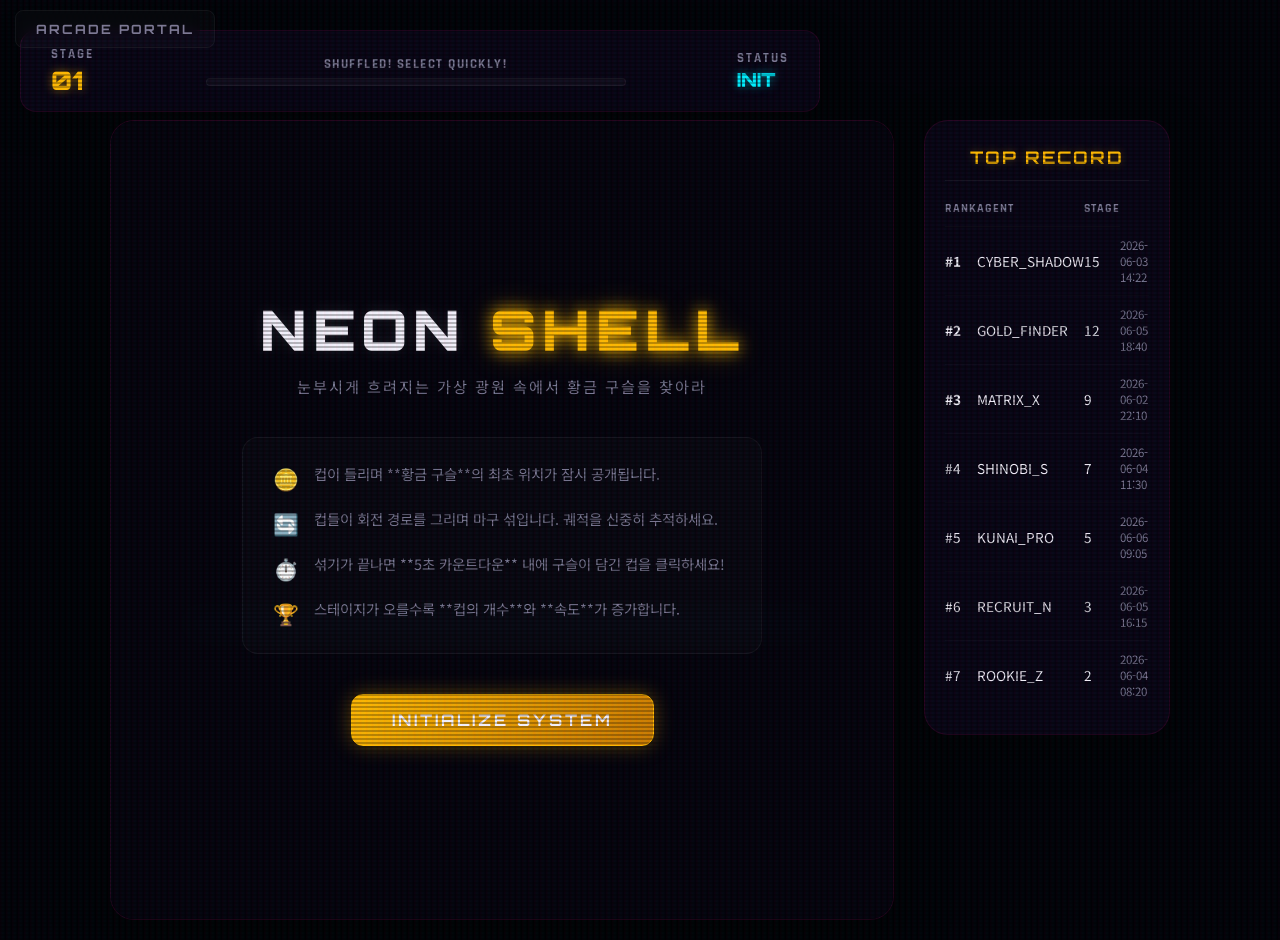
==== NeonShell/index.html @ f82626d0 "야바위 추가" ====
<!DOCTYPE html>
<html lang="ko">

<head>
  <meta charset="UTF-8">
  <meta name="viewport" content="width=device-width, initial-scale=1.0">
  <meta name="description" content="NEON SHELL - A cyberpunk shell game. Find the hidden golden sphere!">
  <title>NEON SHELL - Cyberpunk Shell Game</title>

  <!-- Premium Fonts -->
  <link rel="preconnect" href="https://fonts.googleapis.com">
  <link rel="preconnect" href="https://fonts.gstatic.com" crossorigin>
  <link href="https://fonts.googleapis.com/css2?family=Orbitron:wght@400;700;900&family=Rajdhani:wght@500;700;900&family=Noto+Sans+KR:wght@300;400;700;900&display=swap" rel="stylesheet">

  <link rel="stylesheet" href="style.css">
</head>

<body>

  <!-- Background Scanlines & Glow -->
  <div class="scanlines"></div>
  <div class="portal-link-container">
    <a href="../index.html" class="portal-btn">ARCADE PORTAL</a>
  </div>

  <div class="game-wrapper">
    <!-- Header HUD Panel -->
    <header class="hud-panel">
      <div class="hud-item stage-box">
        <span class="hud-label">STAGE</span>
        <span class="hud-val" id="stage-val">01</span>
      </div>

      <div class="timer-container">
        <div class="timer-label">SHUFFLED! SELECT QUICKLY!</div>
        <div class="timer-track">
          <div class="timer-bar" id="timer-bar"></div>
        </div>
      </div>

      <div class="hud-item text-indicator">
        <span class="hud-label">STATUS</span>
        <span class="hud-val status-text" id="status-text">INIT</span>
      </div>
    </header>

    <!-- Main Game Viewport Container -->
    <div class="game-viewport">
      <canvas id="game-canvas" width="800" height="800"></canvas>

      <!-- Overlay 1: Start Screen -->
      <div class="overlay active" id="overlay-start">
        <div class="glow-title-box">
          <h1 class="game-title">NEON <span class="gold-text">SHELL</span></h1>
          <p class="game-tagline">눈부시게 흐려지는 가상 광원 속에서 황금 구슬을 찾아라</p>
        </div>

        <div class="rules-card">
          <div class="rule-row">
            <span class="rule-icon">🪙</span>
            <span class="rule-text">컵이 들리며 **황금 구슬**의 최초 위치가 잠시 공개됩니다.</span>
          </div>
          <div class="rule-row">
            <span class="rule-icon">🔄</span>
            <span class="rule-text">컵들이 회전 경로를 그리며 마구 섞입니다. 궤적을 신중히 추적하세요.</span>
          </div>
          <div class="rule-row">
            <span class="rule-icon">⏱️</span>
            <span class="rule-text">섞기가 끝나면 **5초 카운트다운** 내에 구슬이 담긴 컵을 클릭하세요!</span>
          </div>
          <div class="rule-row">
            <span class="rule-icon">🏆</span>
            <span class="rule-text">스테이지가 오를수록 **컵의 개수**와 **속도**가 증가합니다.</span>
          </div>
        </div>

        <button class="menu-btn start-btn-effect" id="btn-start-overlay">
          <span class="btn-glow"></span>
          <span class="btn-text">INITIALIZE SYSTEM</span>
        </button>
      </div>

      <!-- Overlay 2: Game Over Screen -->
      <div class="overlay" id="overlay-gameover">
        <div class="gameover-title-box">
          <h2 class="gameover-title">SYSTEM <span class="danger-text">CRASHED</span></h2>
          <p class="gameover-subtitle">황금 구슬을 잃어버렸습니다.</p>
        </div>

        <div class="result-box">
          <div class="result-label">FINAL STAGE</div>
          <div class="result-score" id="final-stage-val">1</div>
        </div>

        <div class="ranking-registry-box">
          <div class="input-desc">명예의 전당에 접속할 대원 코드를 입력하세요:</div>
          <div class="registry-inputs">
            <input type="text" id="player-name" placeholder="CODE_NAME" maxlength="12" autocomplete="off">
            <button class="submit-btn" id="btn-submit-score">SUBMIT</button>
          </div>
          <div class="error-msg" id="submission-error">코드는 영문 및 한글 2~12자만 가능합니다.</div>
        </div>

        <div class="gameover-controls">
          <button class="menu-btn restart-btn" id="btn-restart">REBOOT RUN</button>
          <button class="menu-btn secondary-btn" id="btn-view-ranking">LEADERBOARD</button>
        </div>
      </div>
    </div>

    <!-- Right Side HUD Panel (Mini leaderboard) -->
    <div class="side-leaderboard">
      <h3 class="side-title">TOP RECORD</h3>
      <table class="leaderboard-table">
        <thead>
          <tr>
            <th>RANK</th>
            <th>AGENT</th>
            <th>STAGE</th>
          </tr>
        </thead>
        <tbody id="leaderboard-body">
          <!-- Populated by JS -->
        </tbody>
      </table>
    </div>
  </div>

  <!-- Fullscreen Leaderboard Modal -->
  <div class="modal-backdrop" id="modal-ranking">
    <div class="ranking-modal-card">
      <div class="modal-header">
        <h2 class="modal-title">AGENT HALL OF FAME</h2>
        <button class="close-btn" id="btn-close-modal">&times;</button>
      </div>
      <div class="modal-body">
        <table class="leaderboard-table modal-table">
          <thead>
            <tr>
              <th>RANK</th>
              <th>AGENT</th>
              <th>STAGE CLERED</th>
              <th>DATE TIME</th>
            </tr>
          </thead>
          <tbody id="modal-leaderboard-body">
            <!-- Populated by JS -->
          </tbody>
        </table>
      </div>
    </div>
  </div>

  <!-- PC Optimization Warning Modal -->
  <div class="pc-warning-modal" id="fullscreen-warning-modal">
    <div class="pc-warning-card">
      <div class="modal-icon-container">
        <svg width="34" height="34" viewBox="0 0 24 24" fill="none" stroke="currentColor" stroke-width="2" stroke-linecap="round" stroke-linejoin="round">
          <rect x="2" y="3" width="20" height="14" rx="2" ry="2"></rect>
          <line x1="8" y1="21" x2="16" y2="21"></line>
          <line x1="12" y1="17" x2="12" y2="21"></line>
          <line x1="12" y1="7" x2="12" y2="10"></line>
          <line x1="12" y1="13" x2="12.01" y2="13"></line>
        </svg>
      </div>
      <h2 class="modal-title">SCREEN <span class="cyan">ALERT</span></h2>
      <p class="modal-message">이 게임은 <strong>전체화면 환경</strong>에 최적화 되어 있습니다. 전체화면을 켜시겠습니까?</p>
      <button class="modal-btn" id="close-fs-modal-btn">전체화면 켜기 (CONFIRM)</button>
    </div>
  </div>

  <!-- Audio Warmup Toast Notification -->
  <div class="toast-warmup hidden" id="audio-warmup-toast">
    <div class="toast-content">
      <span class="toast-icon">🔊</span>
      <span class="toast-text">네온 오디오 시스템 초기화 완료</span>
    </div>
  </div>

  <script src="app.js"></script>
</body>

</html>
---- NeonShell/style.css ----
/* ==========================================================================
   NEON SHELL - Cyberpunk Style Sheet
   ========================================================================== */

:root {
  --bg-dark: #07040f;
  --bg-darker: #020106;
  --neon-magenta: #ff007f;
  --neon-gold: #ffb800;
  --neon-cyan: #00f0ff;
  --neon-purple: #9400d3;
  --neon-green: #39ff14;
  --text-main: #f5f0fa;
  --text-muted: #7d7994;
  --glass-bg: rgba(12, 6, 24, 0.75);
  --glass-border: rgba(255, 0, 127, 0.12);
  --glass-border-hover: rgba(0, 240, 255, 0.4);
}

/* Reset & Base Setup */
* {
  margin: 0;
  padding: 0;
  box-sizing: border-box;
  user-select: none;
}

body {
  background-color: var(--bg-darker);
  color: var(--text-main);
  font-family: 'Noto Sans KR', 'Rajdhani', sans-serif;
  min-height: 100vh;
  overflow: hidden;
  display: flex;
  justify-content: center;
  align-items: center;
  position: relative;
}

/* Scanline Overlay for Arcade Feel */
.scanlines {
  position: absolute;
  top: 0;
  left: 0;
  width: 100%;
  height: 100%;
  background: linear-gradient(
    rgba(18, 10, 36, 0) 50%, 
    rgba(0, 0, 0, 0.25) 50%
  ), linear-gradient(
    90deg,
    rgba(255, 0, 127, 0.03),
    rgba(0, 240, 255, 0.03),
    rgba(0, 0, 0, 0)
  );
  background-size: 100% 4px, 6px 100%;
  z-index: 999;
  pointer-events: none;
}

/* Portal Link Button */
.portal-link-container {
  position: absolute;
  top: 15px;
  left: 15px;
  z-index: 1000;
}

.portal-btn {
  font-family: 'Orbitron', sans-serif;
  font-size: 0.8rem;
  font-weight: 700;
  letter-spacing: 2px;
  color: var(--text-muted);
  text-decoration: none;
  padding: 10px 20px;
  border-radius: 8px;
  border: 1px solid rgba(255, 255, 255, 0.05);
  background: rgba(255, 255, 255, 0.02);
  transition: all 0.3s ease;
  backdrop-filter: blur(5px);
}

.portal-btn:hover {
  color: var(--neon-cyan);
  border-color: var(--neon-cyan);
  box-shadow: 0 0 15px rgba(0, 240, 255, 0.2);
  transform: translateY(-2px);
}

/* Main Layout Wrapper */
.game-wrapper {
  display: flex;
  gap: 30px;
  align-items: flex-start;
  z-index: 10;
  max-width: 1100px;
  width: 100%;
  padding: 20px;
}

/* Header HUD Panel */
.hud-panel {
  display: flex;
  width: 800px;
  justify-content: space-between;
  align-items: center;
  background: var(--glass-bg);
  backdrop-filter: blur(10px);
  -webkit-backdrop-filter: blur(10px);
  border: 1px solid var(--glass-border);
  border-radius: 16px;
  padding: 15px 30px;
  margin-bottom: 20px;
  box-shadow: 0 10px 30px rgba(0, 0, 0, 0.5);
  position: absolute;
  top: 30px;
  left: 20px;
}

.hud-item {
  display: flex;
  flex-direction: column;
}

.hud-label {
  font-family: 'Rajdhani', sans-serif;
  font-size: 0.8rem;
  letter-spacing: 2px;
  color: var(--text-muted);
  font-weight: 700;
  margin-bottom: 2px;
}

.hud-val {
  font-family: 'Orbitron', sans-serif;
  font-weight: 900;
  font-size: 1.6rem;
  color: var(--neon-magenta);
  text-shadow: 0 0 10px rgba(255, 0, 127, 0.5);
}

.stage-box .hud-val {
  color: var(--neon-gold);
  text-shadow: 0 0 10px rgba(255, 184, 0, 0.5);
}

.status-text {
  font-size: 1.2rem;
  color: var(--neon-cyan);
  text-shadow: 0 0 10px rgba(0, 240, 255, 0.5);
}

/* Timer Countdown Area */
.timer-container {
  flex-grow: 1;
  max-width: 420px;
  margin: 0 25px;
  display: flex;
  flex-direction: column;
  align-items: center;
}

.timer-label {
  font-family: 'Rajdhani', sans-serif;
  font-size: 0.8rem;
  letter-spacing: 1.5px;
  font-weight: 700;
  color: var(--text-muted);
  margin-bottom: 6px;
}

.timer-track {
  width: 100%;
  height: 8px;
  background: rgba(255, 255, 255, 0.04);
  border-radius: 4px;
  overflow: hidden;
  border: 1px solid rgba(255, 255, 255, 0.05);
}

.timer-bar {
  height: 100%;
  width: 0%; /* Initially 0% until shuffling finished */
  background: linear-gradient(90deg, var(--neon-magenta), var(--neon-cyan));
  box-shadow: 0 0 10px var(--neon-magenta);
  border-radius: 4px;
  transition: width 0.05s linear; /* Smooth scaling */
}

/* Game Viewport Container */
.game-viewport {
  width: 800px;
  height: 800px;
  background: #06030c;
  border-radius: 24px;
  border: 1px solid var(--glass-border);
  position: relative;
  box-shadow: 0 20px 50px rgba(0, 0, 0, 0.8);
  overflow: hidden;
  margin-top: 100px; /* offset for HUD absolute position */
}

#game-canvas {
  display: block;
  width: 100%;
  height: 100%;
  cursor: pointer;
}

/* Viewport Screen Shake Animation */
.shake-anim {
  animation: shake-action 0.4s cubic-bezier(.36,.07,.19,.97) both;
}

@keyframes shake-action {
  10%, 90% { transform: translate3d(-2px, 0, 0); }
  20%, 80% { transform: translate3d(4px, 0, 0); }
  30%, 50%, 70% { transform: translate3d(-6px, 0, 0); }
  40%, 60% { transform: translate3d(6px, 0, 0); }
}

/* Interactive Overlay System */
.overlay {
  position: absolute;
  top: 0;
  left: 0;
  width: 100%;
  height: 100%;
  background: rgba(6, 3, 12, 0.9);
  backdrop-filter: blur(12px);
  -webkit-backdrop-filter: blur(12px);
  display: flex;
  flex-direction: column;
  justify-content: center;
  align-items: center;
  opacity: 0;
  pointer-events: none;
  transition: opacity 0.5s ease;
  z-index: 100;
  padding: 40px;
}

.overlay.active {
  opacity: 1;
  pointer-events: auto;
}

/* Start Screen specific details */
.glow-title-box {
  text-align: center;
  margin-bottom: 40px;
}

.game-title {
  font-family: 'Orbitron', sans-serif;
  font-size: 3.5rem;
  font-weight: 900;
  letter-spacing: 6px;
  color: var(--text-main);
  text-shadow: 0 0 15px rgba(255, 255, 255, 0.1);
  margin-bottom: 10px;
}

.game-title span.gold-text {
  color: var(--neon-gold);
  text-shadow: 0 0 15px var(--neon-gold), 0 0 30px rgba(255, 184, 0, 0.4);
}

.game-tagline {
  font-size: 0.95rem;
  color: var(--text-muted);
  letter-spacing: 2px;
}

.rules-card {
  background: rgba(255, 255, 255, 0.02);
  border: 1px solid rgba(255, 255, 255, 0.05);
  border-radius: 16px;
  padding: 25px 30px;
  max-width: 520px;
  width: 100%;
  margin-bottom: 40px;
  box-shadow: inset 0 0 20px rgba(255, 255, 255, 0.01);
}

.rule-row {
  display: flex;
  align-items: flex-start;
  gap: 15px;
  margin-bottom: 15px;
}

.rule-row:last-child {
  margin-bottom: 0;
}

.rule-icon {
  font-size: 1.3rem;
}

.rule-text {
  font-size: 0.9rem;
  line-height: 1.5;
  color: var(--text-muted);
}

.rule-text strong {
  color: var(--text-main);
}

/* Premium System Button styling */
.menu-btn {
  font-family: 'Orbitron', sans-serif;
  font-weight: 700;
  font-size: 1rem;
  letter-spacing: 3px;
  color: var(--text-main);
  padding: 15px 40px;
  border-radius: 12px;
  border: 1px solid var(--neon-magenta);
  background: linear-gradient(135deg, var(--neon-magenta), var(--neon-purple));
  cursor: pointer;
  box-shadow: 0 0 20px rgba(255, 0, 127, 0.35);
  transition: all 0.3s cubic-bezier(0.25, 0.8, 0.25, 1);
  position: relative;
  overflow: hidden;
  outline: none;
}

.menu-btn:hover {
  transform: translateY(-2px);
  box-shadow: 0 0 30px rgba(255, 0, 127, 0.6);
  border-color: #ff3399;
}

.menu-btn:active {
  transform: translateY(1px);
}

.start-btn-effect {
  border-color: var(--neon-gold);
  background: linear-gradient(135deg, var(--neon-gold), #cc7a00);
  box-shadow: 0 0 20px rgba(255, 184, 0, 0.35);
}

.start-btn-effect:hover {
  border-color: #ffd666;
  box-shadow: 0 0 30px rgba(255, 184, 0, 0.65);
}

/* Game Over specific details */
.gameover-title-box {
  text-align: center;
  margin-bottom: 30px;
}

.gameover-title {
  font-family: 'Orbitron', sans-serif;
  font-size: 3rem;
  font-weight: 900;
  letter-spacing: 5px;
  color: var(--text-main);
  text-shadow: 0 0 10px rgba(255, 255, 255, 0.1);
  margin-bottom: 8px;
}

.gameover-title span.danger-text {
  color: var(--neon-magenta);
  text-shadow: 0 0 15px var(--neon-magenta), 0 0 30px rgba(255, 0, 127, 0.4);
}

.gameover-subtitle {
  font-size: 0.95rem;
  color: var(--text-muted);
  letter-spacing: 1.5px;
}

.result-box {
  background: rgba(255, 0, 127, 0.03);
  border: 1px solid rgba(255, 0, 127, 0.1);
  border-radius: 20px;
  padding: 20px 45px;
  text-align: center;
  margin-bottom: 35px;
  box-shadow: inset 0 0 15px rgba(255, 0, 127, 0.05);
}

.result-label {
  font-family: 'Rajdhani', sans-serif;
  font-size: 0.85rem;
  font-weight: 700;
  color: var(--text-muted);
  letter-spacing: 3px;
  margin-bottom: 5px;
}

.result-score {
  font-family: 'Orbitron', sans-serif;
  font-size: 3.8rem;
  font-weight: 900;
  color: var(--neon-gold);
  text-shadow: 0 0 15px rgba(255, 184, 0, 0.6);
}

/* Ranking Code Input Registry */
.ranking-registry-box {
  max-width: 440px;
  width: 100%;
  margin-bottom: 40px;
  text-align: left;
}

.input-desc {
  font-size: 0.85rem;
  color: var(--text-muted);
  margin-bottom: 10px;
  letter-spacing: 1px;
}

.registry-inputs {
  display: flex;
  gap: 12px;
}

#player-name {
  flex-grow: 1;
  background: rgba(0, 0, 0, 0.5);
  border: 1px solid var(--glass-border);
  border-radius: 8px;
  padding: 14px 20px;
  font-family: 'Orbitron', 'Noto Sans KR', sans-serif;
  font-size: 1rem;
  color: var(--text-main);
  outline: none;
  transition: all 0.3s ease;
}

#player-name:focus {
  border-color: var(--neon-cyan);
  box-shadow: 0 0 15px rgba(0, 240, 255, 0.25);
}

.submit-btn {
  font-family: 'Rajdhani', sans-serif;
  font-weight: 700;
  font-size: 0.95rem;
  letter-spacing: 2px;
  color: var(--bg-darker);
  background: var(--neon-cyan);
  border: 1px solid var(--neon-cyan);
  padding: 0 25px;
  border-radius: 8px;
  cursor: pointer;
  transition: all 0.3s ease;
  box-shadow: 0 0 12px rgba(0, 240, 255, 0.25);
}

.submit-btn:hover {
  background: #33f3ff;
  box-shadow: 0 0 20px rgba(0, 240, 255, 0.5);
}

.submit-btn:disabled {
  background: rgba(255, 255, 255, 0.05);
  border-color: rgba(255, 255, 255, 0.05);
  color: var(--text-muted);
  cursor: not-allowed;
  box-shadow: none;
}

.error-msg {
  font-size: 0.8rem;
  color: #ff3366;
  margin-top: 8px;
  display: none;
  letter-spacing: 0.5px;
}

.gameover-controls {
  display: flex;
  gap: 15px;
}

.restart-btn {
  border-color: var(--neon-green);
  background: linear-gradient(135deg, var(--neon-green), #1bb300);
  box-shadow: 0 0 20px rgba(57, 255, 20, 0.25);
}

.restart-btn:hover {
  border-color: #85ff66;
  box-shadow: 0 0 30px rgba(57, 255, 20, 0.55);
}

.secondary-btn {
  border-color: var(--neon-cyan);
  background: transparent;
  box-shadow: none;
}

.secondary-btn:hover {
  border-color: var(--neon-cyan);
  background: rgba(0, 240, 255, 0.08);
  box-shadow: 0 0 20px rgba(0, 240, 255, 0.3);
}

/* Side Leaderboard Panel (Right Side) */
.side-leaderboard {
  width: 250px;
  background: var(--glass-bg);
  backdrop-filter: blur(10px);
  -webkit-backdrop-filter: blur(10px);
  border: 1px solid var(--glass-border);
  border-radius: 24px;
  padding: 25px 20px;
  box-shadow: 0 15px 40px rgba(0, 0, 0, 0.6);
  max-height: 800px;
  overflow: hidden;
  margin-top: 100px; /* same offset as canvas */
  display: flex;
  flex-direction: column;
}

.side-title {
  font-family: 'Orbitron', sans-serif;
  font-weight: 700;
  font-size: 1.1rem;
  letter-spacing: 2px;
  color: var(--neon-gold);
  text-shadow: 0 0 8px rgba(255, 184, 0, 0.3);
  margin-bottom: 20px;
  text-align: center;
  border-bottom: 1px solid rgba(255, 255, 255, 0.05);
  padding-bottom: 12px;
}

.leaderboard-table {
  width: 100%;
  border-collapse: collapse;
  text-align: left;
}

.leaderboard-table th {
  font-family: 'Rajdhani', sans-serif;
  font-size: 0.75rem;
  font-weight: 700;
  letter-spacing: 1px;
  color: var(--text-muted);
  padding-bottom: 10px;
  border-bottom: 1px solid rgba(255, 255, 255, 0.03);
}

.leaderboard-table td {
  padding: 10px 0;
  font-size: 0.85rem;
  color: var(--text-main);
  border-bottom: 1px solid rgba(255, 255, 255, 0.02);
}

.leaderboard-table tr:last-child td {
  border-bottom: none;
}

/* Rank Glow styles */
.rank-1 {
  color: var(--neon-gold);
  font-weight: bold;
}
.rank-2 {
  color: var(--neon-cyan);
  font-weight: bold;
}
.rank-3 {
  color: var(--neon-magenta);
  font-weight: bold;
}

.gold-text {
  color: var(--neon-gold);
}

.highlighted {
  background: rgba(0, 240, 255, 0.05);
}

/* Fullscreen Backdrop Modal */
.modal-backdrop {
  position: fixed;
  top: 0;
  left: 0;
  width: 100vw;
  height: 100vh;
  background: rgba(3, 2, 7, 0.85);
  backdrop-filter: blur(12px);
  -webkit-backdrop-filter: blur(12px);
  display: flex;
  justify-content: center;
  align-items: center;
  z-index: 9999;
  opacity: 0;
  pointer-events: none;
  transition: opacity 0.4s cubic-bezier(0.16, 1, 0.3, 1);
}

.modal-backdrop.active {
  opacity: 1;
  pointer-events: auto;
}

.ranking-modal-card {
  background: var(--glass-bg);
  border: 1px solid var(--glass-border-hover);
  border-radius: 28px;
  padding: 40px;
  width: 90%;
  max-width: 620px;
  box-shadow: 0 0 40px rgba(0, 240, 255, 0.15);
  transform: translateY(30px) scale(0.95);
  transition: transform 0.4s cubic-bezier(0.16, 1, 0.3, 1);
}

.modal-backdrop.active .ranking-modal-card {
  transform: translateY(0) scale(1);
}

.modal-header {
  display: flex;
  justify-content: space-between;
  align-items: center;
  margin-bottom: 30px;
  border-bottom: 1px solid rgba(255, 255, 255, 0.05);
  padding-bottom: 15px;
}

.modal-title {
  font-family: 'Orbitron', sans-serif;
  font-size: 1.4rem;
  letter-spacing: 3px;
  color: var(--neon-cyan);
  text-shadow: 0 0 10px rgba(0, 240, 255, 0.4);
}

.close-btn {
  background: transparent;
  border: none;
  font-size: 2rem;
  color: var(--text-muted);
  cursor: pointer;
  transition: color 0.2s ease;
  outline: none;
}

.close-btn:hover {
  color: var(--neon-magenta);
}

.modal-body {
  max-height: 480px;
  overflow-y: auto;
  padding-right: 5px;
}

/* Custom Scrollbar for Modal Board */
.modal-body::-webkit-scrollbar {
  width: 6px;
}
.modal-body::-webkit-scrollbar-track {
  background: rgba(0, 0, 0, 0.1);
}
.modal-body::-webkit-scrollbar-thumb {
  background: var(--glass-border);
  border-radius: 3px;
}

.modal-table th {
  font-size: 0.85rem;
  letter-spacing: 2px;
  padding-bottom: 12px;
}

.modal-table td {
  padding: 13px 0;
  font-size: 0.95rem;
}

/* ==========================================================================
   PC Optimized Modal Styling
   ========================================================================== */
.pc-warning-modal {
  position: fixed;
  top: 0;
  left: 0;
  width: 100vw;
  height: 100vh;
  background: rgba(3, 2, 6, 0.85);
  backdrop-filter: blur(12px) saturate(180%);
  -webkit-backdrop-filter: blur(12px) saturate(180%);
  display: flex;
  justify-content: center;
  align-items: center;
  z-index: 99999;
  opacity: 0;
  pointer-events: none;
  transition: opacity 0.4s cubic-bezier(0.16, 1, 0.3, 1);
}

.pc-warning-modal.active {
  opacity: 1;
  pointer-events: auto;
}

.pc-warning-card {
  background: var(--glass-bg);
  backdrop-filter: blur(25px) saturate(180%);
  -webkit-backdrop-filter: blur(25px) saturate(180%);
  border: 2px solid var(--neon-magenta);
  border-radius: 28px;
  padding: 45px 35px;
  width: 90%;
  max-width: 460px;
  text-align: center;
  box-shadow: 0 0 35px rgba(255, 0, 127, 0.25), inset 0 0 20px rgba(255, 0, 127, 0.1);
  transform: translateY(30px) scale(0.9);
  transition: transform 0.4s cubic-bezier(0.175, 0.885, 0.32, 1.15);
}

.pc-warning-modal.active .pc-warning-card {
  transform: translateY(0) scale(1);
}

.modal-icon-container {
  width: 76px;
  height: 76px;
  margin: 0 auto 25px auto;
  border-radius: 50%;
  display: flex;
  align-items: center;
  justify-content: center;
  border: 2px solid var(--neon-cyan);
  box-shadow: 0 0 20px rgba(0, 240, 255, 0.3), inset 0 0 10px rgba(0, 240, 255, 0.1);
  color: var(--neon-cyan);
  background: rgba(0, 240, 255, 0.03);
  animation: pulse-glow 2s infinite ease-in-out;
}

@keyframes pulse-glow {
  0%, 100% {
    box-shadow: 0 0 15px rgba(0, 240, 255, 0.2), inset 0 0 5px rgba(0, 240, 255, 0.05);
    transform: scale(1);
  }
  50% {
    box-shadow: 0 0 25px rgba(0, 240, 255, 0.5), inset 0 0 15px rgba(0, 240, 255, 0.2);
    transform: scale(1.05);
  }
}

.modal-title {
  font-family: 'Orbitron', sans-serif;
  font-weight: 900;
  font-size: 1.6rem;
  letter-spacing: 3px;
  color: var(--text-main);
  margin-bottom: 15px;
  text-shadow: 0 0 10px rgba(255, 255, 255, 0.15);
}

.modal-title span.cyan {
  color: var(--neon-cyan);
  text-shadow: 0 0 12px var(--neon-cyan), 0 0 24px rgba(0, 240, 255, 0.3);
}

.modal-message {
  font-size: 1rem;
  line-height: 1.6;
  color: var(--text-muted);
  margin-bottom: 30px;
  word-break: keep-all;
}

.modal-message strong {
  color: var(--text-main);
  font-weight: 600;
}

.modal-btn {
  font-family: 'Rajdhani', sans-serif;
  font-weight: 700;
  font-size: 1rem;
  letter-spacing: 2px;
  padding: 13px 35px;
  border-radius: 12px;
  border: 1px solid var(--neon-magenta);
  background: linear-gradient(135deg, var(--neon-magenta), var(--neon-purple));
  color: var(--text-main);
  cursor: pointer;
  width: 100%;
  transition: all 0.3s cubic-bezier(0.25, 0.8, 0.25, 1);
  box-shadow: 0 0 15px rgba(255, 0, 127, 0.3);
  outline: none;
}

.modal-btn:hover {
  box-shadow: 0 0 25px rgba(255, 0, 127, 0.6);
  transform: scale(1.02);
  border-color: #ff3399;
}

/* Toast Notification */
.toast-warmup {
  position: fixed;
  bottom: 30px;
  right: 30px;
  z-index: 100000;
  background: rgba(12, 6, 24, 0.9);
  border: 1px solid var(--neon-green);
  border-radius: 12px;
  padding: 15px 25px;
  box-shadow: 0 0 20px rgba(57, 255, 20, 0.3);
  transform: translateY(100px);
  opacity: 0;
  transition: all 0.4s cubic-bezier(0.175, 0.885, 0.32, 1.275);
}

.toast-warmup.show {
  transform: translateY(0);
  opacity: 1;
}

.toast-content {
  display: flex;
  align-items: center;
  gap: 12px;
}

.toast-icon {
  font-size: 1.2rem;
}

.toast-text {
  font-family: 'Rajdhani', 'Noto Sans KR', sans-serif;
  font-weight: 700;
  font-size: 0.9rem;
  letter-spacing: 1.5px;
  color: var(--text-main);
}

/* ==========================================================================
   Responsive adjustments
   ========================================================================== */
@media (max-width: 1100px) {
  .game-wrapper {
    flex-direction: column;
    align-items: center;
    gap: 20px;
    padding-top: 130px; /* offset for HUD */
  }

  .hud-panel {
    position: relative;
    top: 0;
    left: 0;
    width: 100%;
    max-width: 800px;
    margin-bottom: 10px;
  }

  .game-viewport {
    margin-top: 0;
  }

  .side-leaderboard {
    width: 100%;
    max-width: 800px;
    margin-top: 0;
  }
}

@media (max-width: 840px) {
  .game-wrapper {
    padding-top: 20px;
  }

  .hud-panel {
    flex-direction: column;
    gap: 15px;
    align-items: stretch;
  }

  .timer-container {
    max-width: 100%;
    margin: 0;
  }

  /* Scale viewport down for smaller screens */
  .game-viewport {
    width: 90vw;
    height: 90vw;
    max-width: 800px;
    max-height: 800px;
  }
}
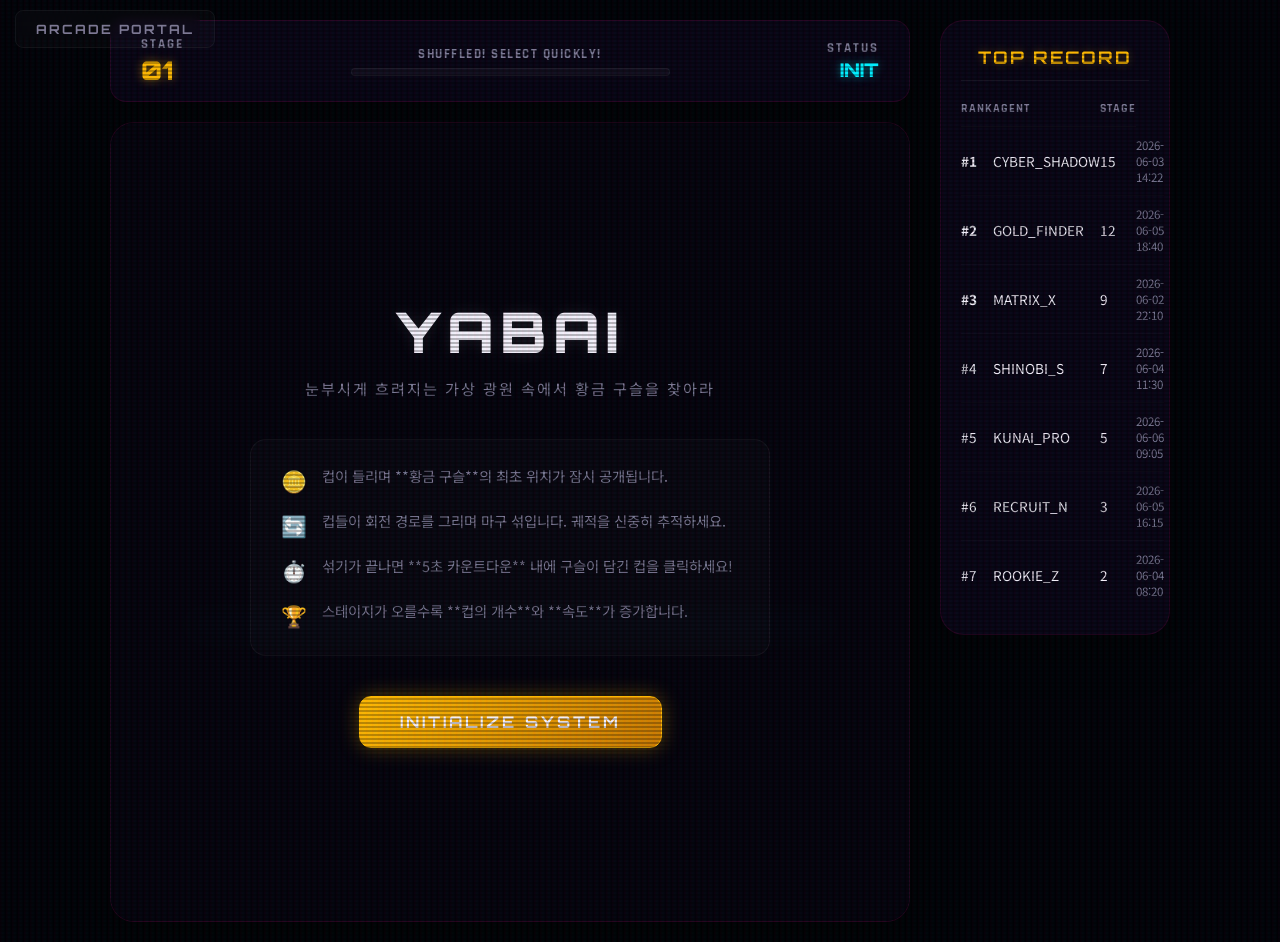
==== commit ab306d06: "야바위 수정" ====
--- a/NeonShell/index.html
+++ b/NeonShell/index.html
@@ -4,8 +4,8 @@
 <head>
   <meta charset="UTF-8">
   <meta name="viewport" content="width=device-width, initial-scale=1.0">
-  <meta name="description" content="NEON SHELL - A cyberpunk shell game. Find the hidden golden sphere!">
-  <title>NEON SHELL - Cyberpunk Shell Game</title>
+  <meta name="description" content="YABAI - A cyberpunk shell game. Find the hidden golden sphere!">
+  <title>YABAI - Cyberpunk Shell Game</title>
 
   <!-- Premium Fonts -->
   <link rel="preconnect" href="https://fonts.googleapis.com">
@@ -24,8 +24,10 @@
   </div>
 
   <div class="game-wrapper">
-    <!-- Header HUD Panel -->
-    <header class="hud-panel">
+    <!-- Main Column to vertically align HUD and Viewport -->
+    <div class="main-column">
+      <!-- Header HUD Panel -->
+      <header class="hud-panel">
       <div class="hud-item stage-box">
         <span class="hud-label">STAGE</span>
         <span class="hud-val" id="stage-val">01</span>
@@ -51,7 +53,7 @@
       <!-- Overlay 1: Start Screen -->
       <div class="overlay active" id="overlay-start">
         <div class="glow-title-box">
-          <h1 class="game-title">NEON <span class="gold-text">SHELL</span></h1>
+          <h1 class="game-title">YABAI</h1>
           <p class="game-tagline">눈부시게 흐려지는 가상 광원 속에서 황금 구슬을 찾아라</p>
         </div>
 
@@ -107,6 +109,7 @@
         </div>
       </div>
     </div>
+    </div> <!-- End of main-column -->
 
     <!-- Right Side HUD Panel (Mini leaderboard) -->
     <div class="side-leaderboard">
--- a/NeonShell/style.css
+++ b/NeonShell/style.css
@@ -99,12 +99,19 @@
   padding: 20px;
 }
 
+.main-column {
+  display: flex;
+  flex-direction: column;
+  align-items: center;
+  width: 800px;
+}
+
 /* Header HUD Panel */
 .hud-panel {
-  display: flex;
-  width: 800px;
-  justify-content: space-between;
+  display: grid;
+  grid-template-columns: 1fr 2fr 1fr;
   align-items: center;
+  width: 100%;
   background: var(--glass-bg);
   backdrop-filter: blur(10px);
   -webkit-backdrop-filter: blur(10px);
@@ -113,9 +120,6 @@
   padding: 15px 30px;
   margin-bottom: 20px;
   box-shadow: 0 10px 30px rgba(0, 0, 0, 0.5);
-  position: absolute;
-  top: 30px;
-  left: 20px;
 }
 
 .hud-item {
@@ -143,6 +147,13 @@
 .stage-box .hud-val {
   color: var(--neon-gold);
   text-shadow: 0 0 10px rgba(255, 184, 0, 0.5);
+}
+
+.text-indicator {
+  display: flex;
+  flex-direction: column;
+  text-align: right;
+  align-items: flex-end;
 }
 
 .status-text {
@@ -198,7 +209,6 @@
   position: relative;
   box-shadow: 0 20px 50px rgba(0, 0, 0, 0.8);
   overflow: hidden;
-  margin-top: 100px; /* offset for HUD absolute position */
 }
 
 #game-canvas {
@@ -517,7 +527,6 @@
   box-shadow: 0 15px 40px rgba(0, 0, 0, 0.6);
   max-height: 800px;
   overflow: hidden;
-  margin-top: 100px; /* same offset as canvas */
   display: flex;
   flex-direction: column;
 }
@@ -853,15 +862,17 @@
     flex-direction: column;
     align-items: center;
     gap: 20px;
-    padding-top: 130px; /* offset for HUD */
+    padding-top: 20px;
+  }
+
+  .main-column {
+    width: 100%;
+    max-width: 800px;
   }
 
   .hud-panel {
     position: relative;
-    top: 0;
-    left: 0;
     width: 100%;
-    max-width: 800px;
     margin-bottom: 10px;
   }
 
@@ -882,6 +893,7 @@
   }
 
   .hud-panel {
+    display: flex;
     flex-direction: column;
     gap: 15px;
     align-items: stretch;
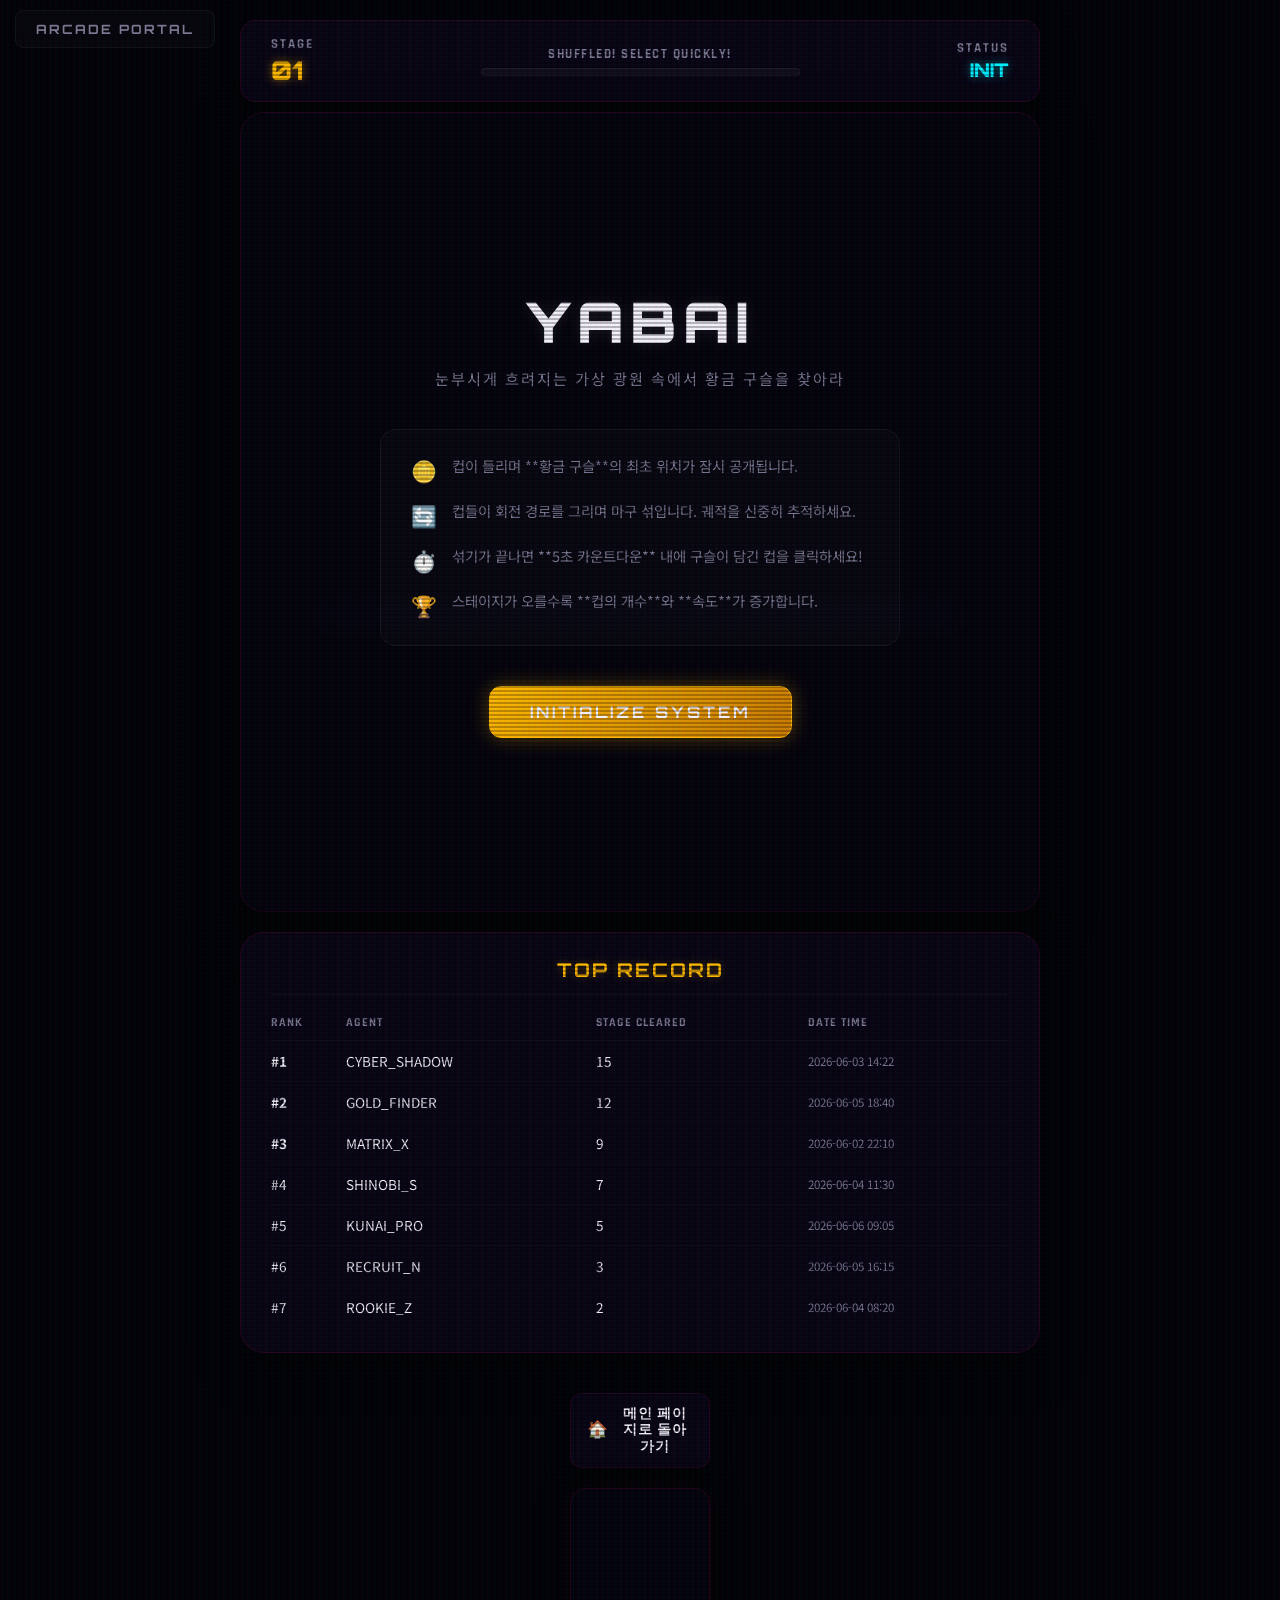
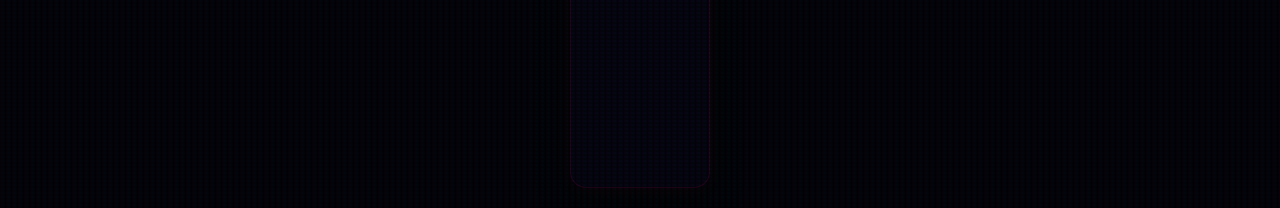
==== commit e3a26f3f: "야바위 화면정렬" ====
--- a/NeonShell/index.html
+++ b/NeonShell/index.html
@@ -24,6 +24,9 @@
   </div>
 
   <div class="game-wrapper">
+    <!-- Left Spacer to center the game screen -->
+    <div class="left-spacer"></div>
+
     <!-- Main Column to vertically align HUD and Viewport -->
     <div class="main-column">
       <!-- Header HUD Panel -->
@@ -109,24 +112,38 @@
         </div>
       </div>
     </div>
+
+      <!-- Bottom HUD Panel (Mini leaderboard) -->
+      <div class="bottom-leaderboard">
+        <h3 class="bottom-leaderboard-title">TOP RECORD</h3>
+        <table class="leaderboard-table">
+          <thead>
+            <tr>
+              <th>RANK</th>
+              <th>AGENT</th>
+              <th>STAGE CLEARED</th>
+              <th>DATE TIME</th>
+            </tr>
+          </thead>
+          <tbody id="leaderboard-body">
+            <!-- Populated by JS -->
+          </tbody>
+        </table>
+      </div>
     </div> <!-- End of main-column -->
 
-    <!-- Right Side HUD Panel (Mini leaderboard) -->
-    <div class="side-leaderboard">
-      <h3 class="side-title">TOP RECORD</h3>
-      <table class="leaderboard-table">
-        <thead>
-          <tr>
-            <th>RANK</th>
-            <th>AGENT</th>
-            <th>STAGE</th>
-          </tr>
-        </thead>
-        <tbody id="leaderboard-body">
-          <!-- Populated by JS -->
-        </tbody>
-      </table>
-    </div>
+    <!-- Right Aside Ad Panel -->
+    <aside class="ad-side-panel">
+      <a href="../index.html" class="home-btn" aria-label="Go to Main Hub">
+        <span class="home-icon">🏠</span> 메인 페이지로 돌아가기
+      </a>
+      <div class="ad-banner-container glassmorphism" aria-label="Sponsored Advertisement">
+        <script src="https://ads-partners.coupang.com/g.js"></script>
+        <script>
+          new PartnersCoupang.G({"id":992758,"template":"carousel","trackingCode":"AF6385769","width":"140","height":"680","tsource":""});
+        </script>
+      </div>
+    </aside>
   </div>
 
   <!-- Fullscreen Leaderboard Modal -->
--- a/NeonShell/style.css
+++ b/NeonShell/style.css
@@ -94,9 +94,15 @@
   gap: 30px;
   align-items: flex-start;
   z-index: 10;
-  max-width: 1100px;
+  max-width: 1300px;
   width: 100%;
   padding: 20px;
+}
+
+/* Spacer to center the main-column game screen on desktop */
+.left-spacer {
+  width: 140px;
+  flex-shrink: 0;
 }
 
 .main-column {
@@ -515,26 +521,25 @@
   box-shadow: 0 0 20px rgba(0, 240, 255, 0.3);
 }
 
-/* Side Leaderboard Panel (Right Side) */
-.side-leaderboard {
-  width: 250px;
+/* Bottom Leaderboard Panel */
+.bottom-leaderboard {
+  width: 100%;
   background: var(--glass-bg);
   backdrop-filter: blur(10px);
   -webkit-backdrop-filter: blur(10px);
   border: 1px solid var(--glass-border);
   border-radius: 24px;
-  padding: 25px 20px;
+  padding: 25px 30px;
   box-shadow: 0 15px 40px rgba(0, 0, 0, 0.6);
-  max-height: 800px;
-  overflow: hidden;
+  margin-top: 20px;
   display: flex;
   flex-direction: column;
 }
 
-.side-title {
+.bottom-leaderboard-title {
   font-family: 'Orbitron', sans-serif;
   font-weight: 700;
-  font-size: 1.1rem;
+  font-size: 1.2rem;
   letter-spacing: 2px;
   color: var(--neon-gold);
   text-shadow: 0 0 8px rgba(255, 184, 0, 0.3);
@@ -591,6 +596,84 @@
 
 .highlighted {
   background: rgba(0, 240, 255, 0.05);
+}
+
+/* Right Aside Ad Layout */
+.ad-side-panel {
+  display: flex;
+  flex-direction: column;
+  align-items: center;
+  justify-content: flex-start;
+  height: 800px; /* Aligned to game frame height */
+  margin-top: 80px; /* Aligns top edge */
+}
+
+/* Go to Hub Navigation Button */
+.home-btn {
+  display: flex;
+  align-items: center;
+  justify-content: center;
+  gap: 8px;
+  width: 140px;
+  padding: 12px 16px;
+  margin-bottom: 20px;
+  border-radius: 12px;
+  background: var(--glass-bg);
+  border: 1px solid var(--glass-border);
+  color: var(--text-main);
+  font-family: 'Rajdhani', sans-serif;
+  font-weight: 700;
+  font-size: 0.85rem;
+  letter-spacing: 1px;
+  text-decoration: none;
+  cursor: pointer;
+  box-shadow: 0 5px 20px rgba(0, 0, 0, 0.4);
+  transition: all 0.3s cubic-bezier(0.25, 0.8, 0.25, 1);
+  text-align: center;
+  line-height: 1.2;
+}
+
+.home-btn:hover {
+  border-color: var(--neon-cyan);
+  box-shadow: 0 0 15px rgba(0, 240, 255, 0.35);
+  transform: translateY(-3px);
+  color: var(--neon-cyan);
+}
+
+.home-btn:active {
+  transform: translateY(1px);
+}
+
+.home-icon {
+  font-size: 1.05rem;
+}
+
+/* Coupang Partners Ad Banner (140x680 Vertical) */
+.ad-banner-container {
+  width: 140px;
+  height: 680px;
+  border-radius: 16px;
+  overflow: hidden;
+  display: flex;
+  justify-content: center;
+  align-items: center;
+  border: 1px solid var(--glass-border);
+  box-shadow: 0 0 20px rgba(255, 0, 127, 0.05), 0 8px 30px rgba(0, 0, 0, 0.7);
+  background: rgba(8, 4, 18, 0.6);
+  position: relative;
+  transition: border-color 0.3s ease, box-shadow 0.3s ease;
+}
+
+.ad-banner-container:hover {
+  border-color: var(--neon-cyan);
+  box-shadow: 0 0 25px rgba(0, 240, 255, 0.15), 0 8px 30px rgba(0, 0, 0, 0.8);
+}
+
+.ad-banner-container iframe {
+  display: block;
+  border: none !important;
+  border-radius: 12px;
+  max-height: 100%;
 }
 
 /* Fullscreen Backdrop Modal */
@@ -857,7 +940,11 @@
 /* ==========================================================================
    Responsive adjustments
    ========================================================================== */
-@media (max-width: 1100px) {
+@media (max-width: 1300px) {
+  .left-spacer {
+    display: none;
+  }
+
   .game-wrapper {
     flex-direction: column;
     align-items: center;
@@ -880,10 +967,19 @@
     margin-top: 0;
   }
 
-  .side-leaderboard {
+  .bottom-leaderboard {
     width: 100%;
     max-width: 800px;
-    margin-top: 0;
+    margin-top: 20px;
+  }
+
+  .ad-side-panel {
+    margin-top: 20px;
+    height: auto;
+  }
+
+  .ad-banner-container {
+    height: 300px;
   }
 }
 
